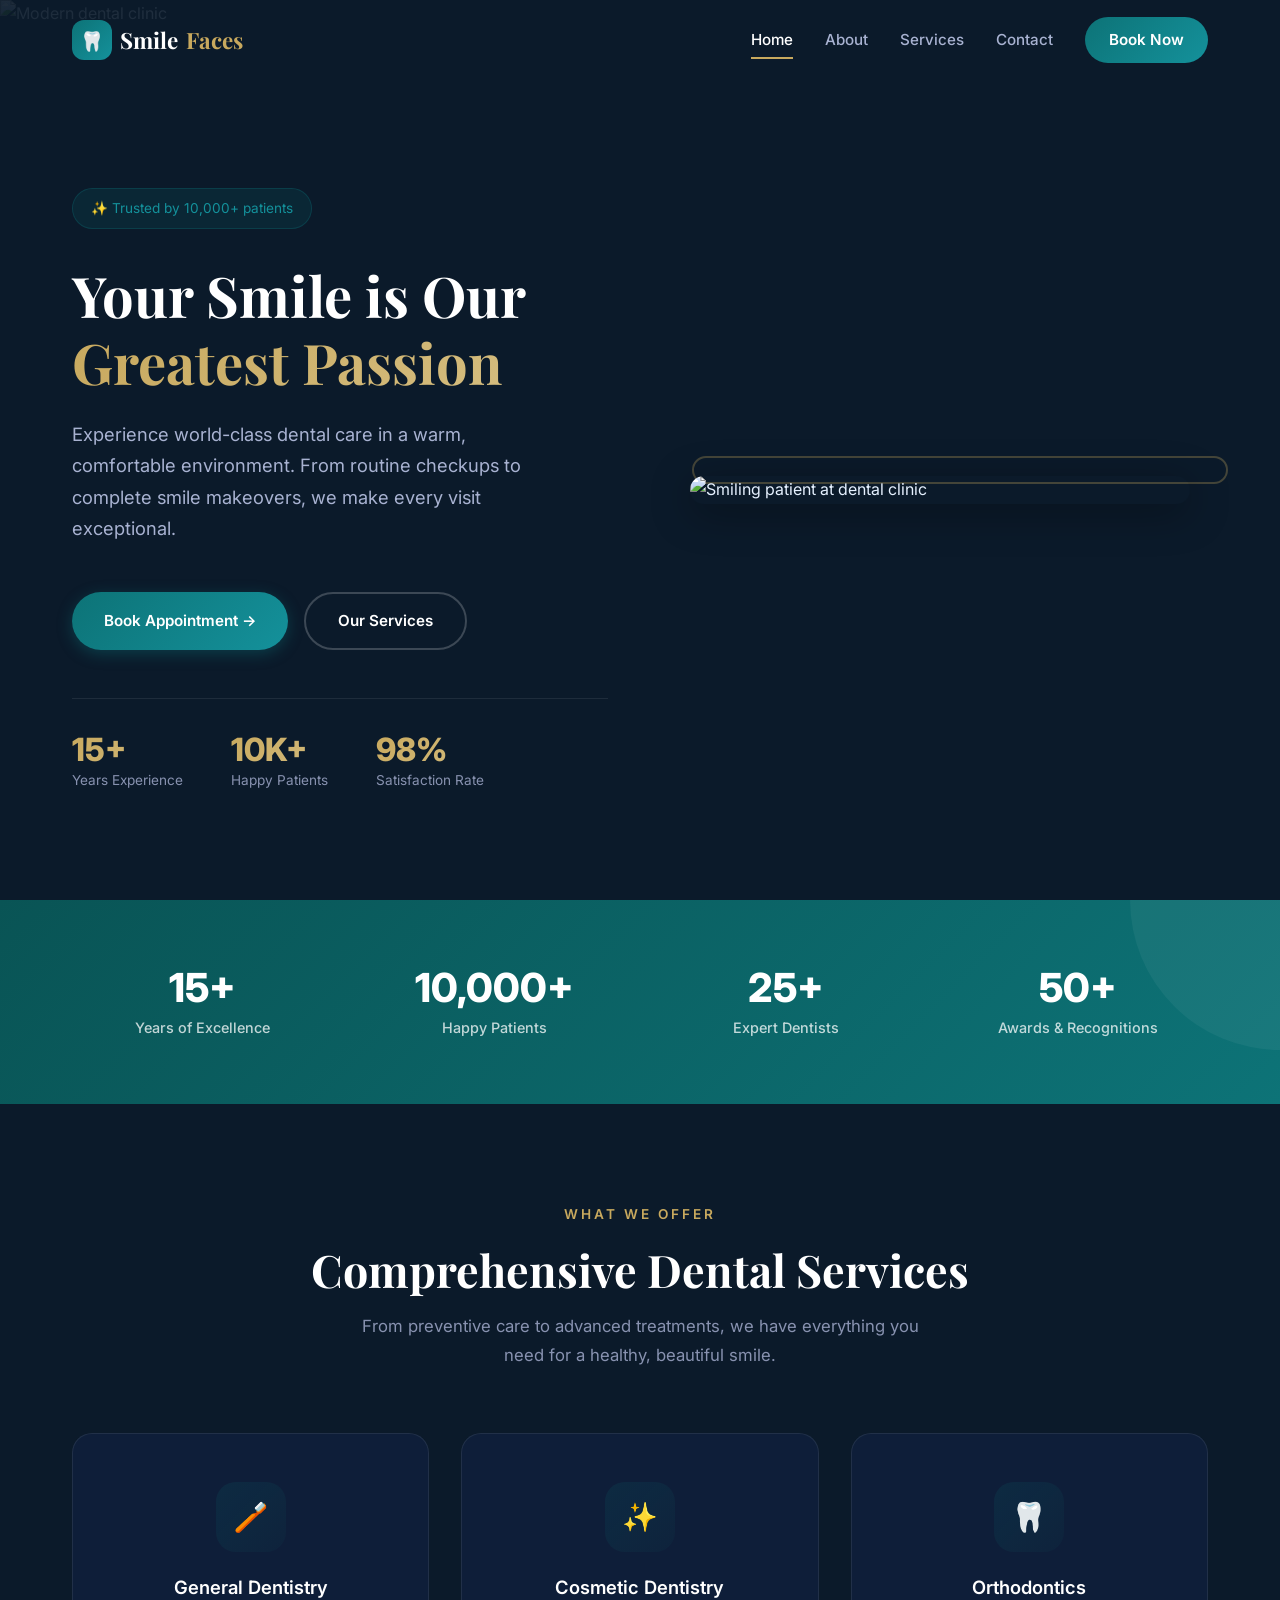
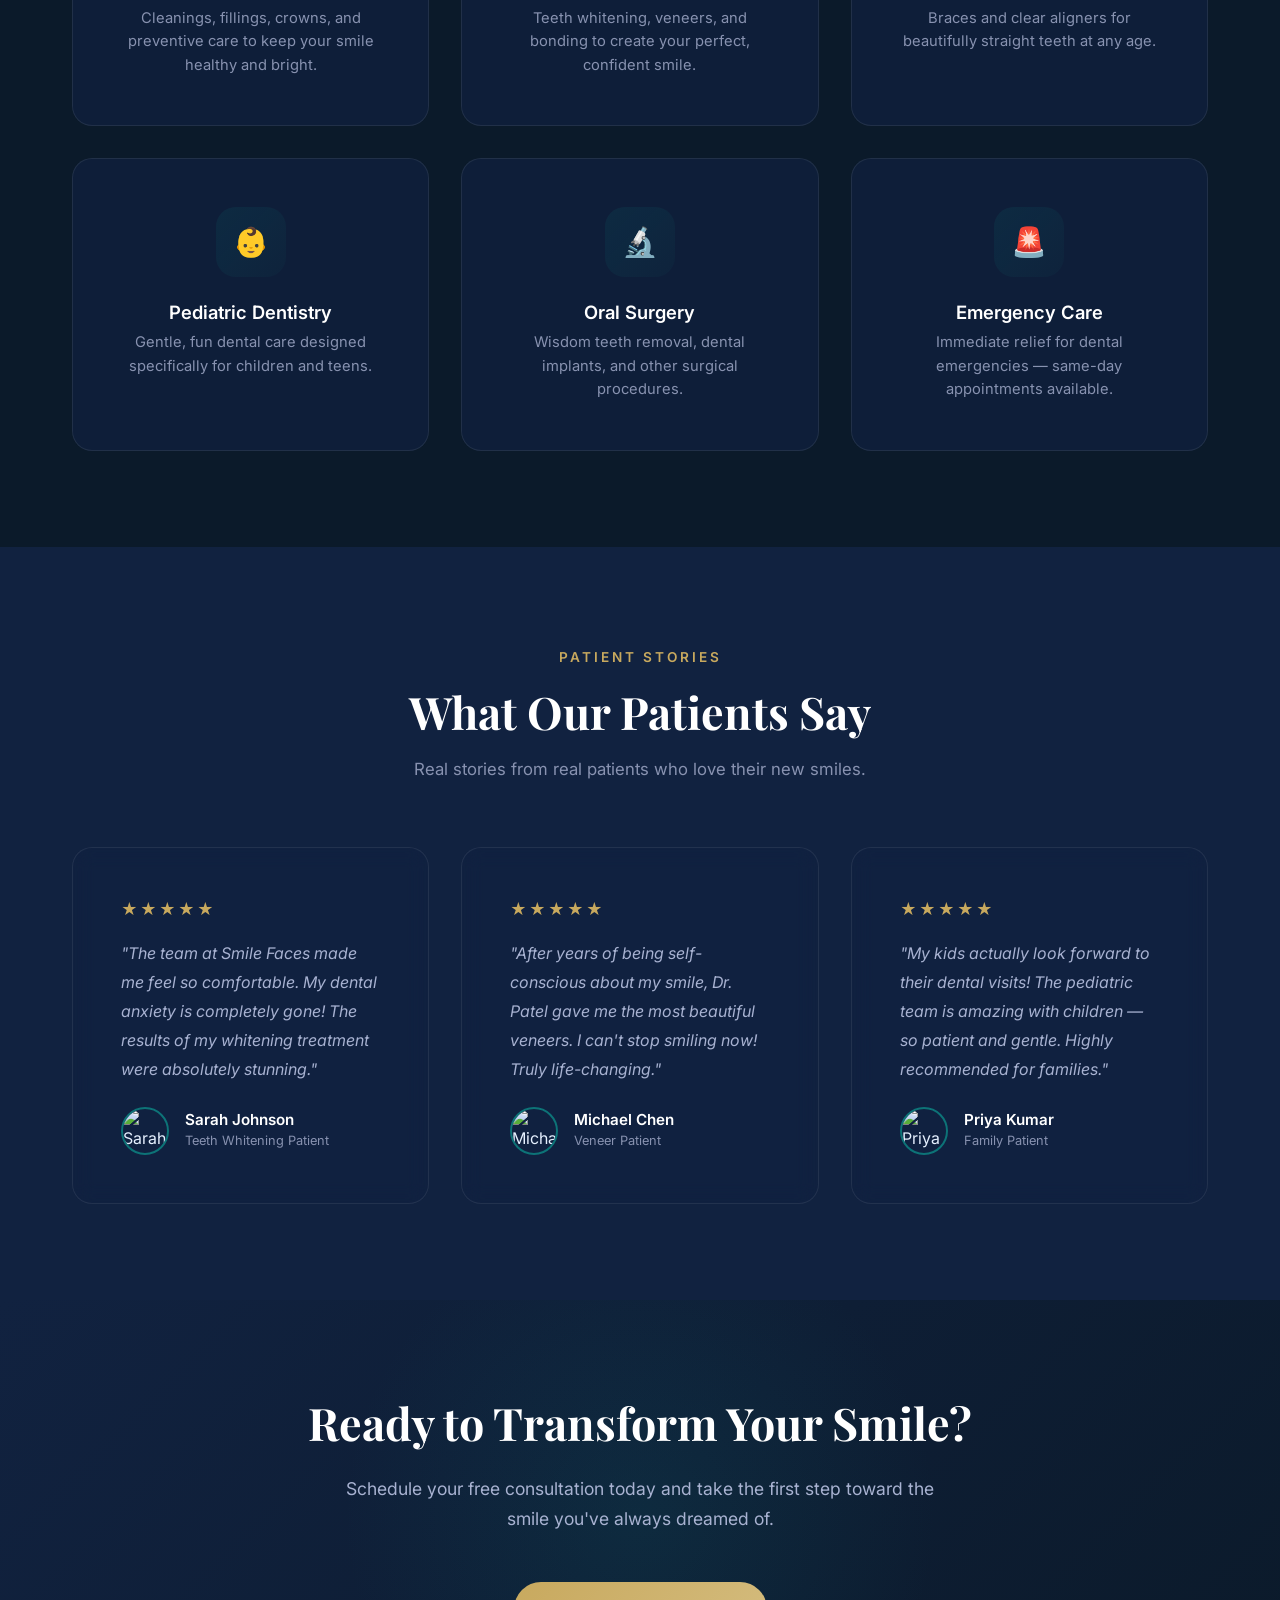
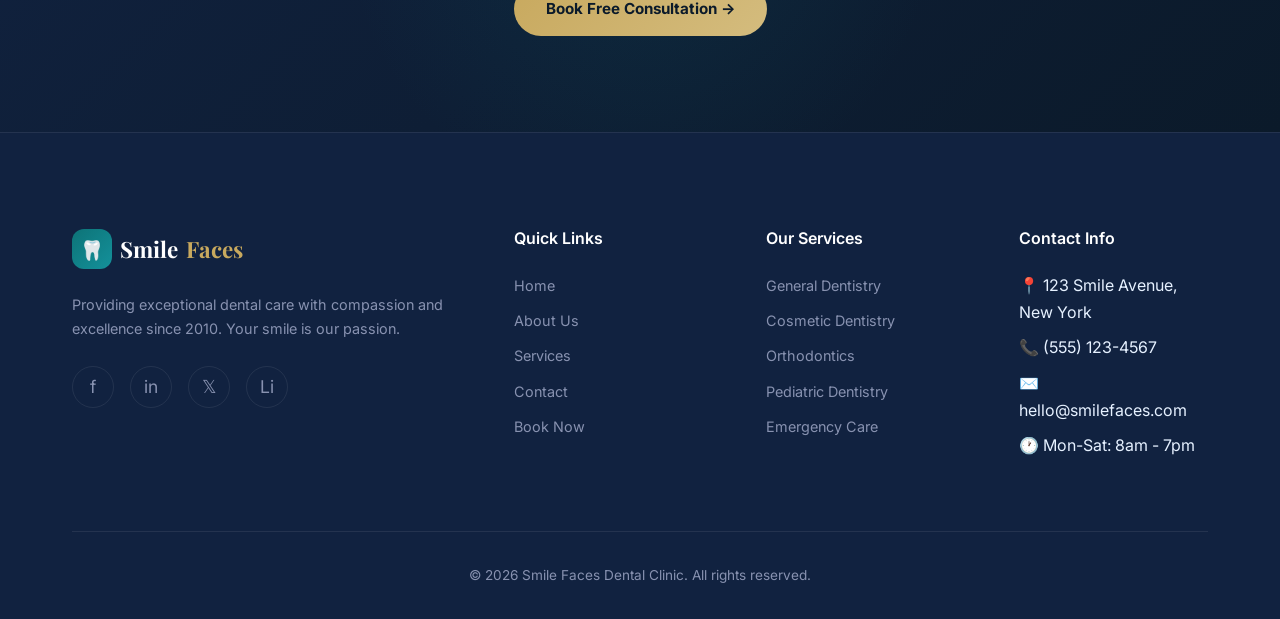
==== index.html @ 82e47f6d "Initial commit" ====
<!DOCTYPE html>
<html lang="en">
<head>
  <meta charset="UTF-8">
  <meta name="viewport" content="width=device-width, initial-scale=1.0">
  <meta name="description" content="Smile Faces Dental Clinic — Modern dental care for the whole family. General, cosmetic, and emergency dentistry with a gentle touch.">
  <title>Smile Faces Dental Clinic — Your Smile, Our Passion</title>
  <link rel="stylesheet" href="css/style.css">
  <link rel="icon" type="image/svg+xml" href="data:image/svg+xml,<svg xmlns='http://www.w3.org/2000/svg' viewBox='0 0 100 100'><text y='.9em' font-size='90'>🦷</text></svg>">
</head>
<body>

  <!-- HEADER -->
  <header class="header" id="header">
    <div class="container">
      <a href="index.html" class="logo">
        <div class="logo-icon">🦷</div>
        Smile <span>Faces</span>
      </a>
      <nav class="nav-links" id="navLinks">
        <a href="index.html" class="active">Home</a>
        <a href="about.html">About</a>
        <a href="services.html">Services</a>
        <a href="contact.html">Contact</a>
        <a href="appointments.html" class="nav-cta">Book Now</a>
      </nav>
      <button class="hamburger" id="hamburger" aria-label="Toggle menu">
        <span></span><span></span><span></span>
      </button>
    </div>
    <div class="nav-overlay" id="navOverlay"></div>
  </header>

  <!-- HERO -->
  <section class="hero">
    <img src="https://images.unsplash.com/photo-1629909613654-28e377c37b09?w=1920&q=80" alt="Modern dental clinic" class="hero-bg" loading="eager">
    <div class="container">
      <div class="hero-content">
        <div class="hero-badge">✨ Trusted by 10,000+ patients</div>
        <h1>Your Smile is Our <span class="highlight">Greatest Passion</span></h1>
        <p>Experience world-class dental care in a warm, comfortable environment. From routine checkups to complete smile makeovers, we make every visit exceptional.</p>
        <div class="hero-buttons">
          <a href="appointments.html" class="btn btn-primary">Book Appointment →</a>
          <a href="services.html" class="btn btn-secondary">Our Services</a>
        </div>
        <div class="hero-stats">
          <div class="hero-stat">
            <h3>15+</h3>
            <p>Years Experience</p>
          </div>
          <div class="hero-stat">
            <h3>10K+</h3>
            <p>Happy Patients</p>
          </div>
          <div class="hero-stat">
            <h3>98%</h3>
            <p>Satisfaction Rate</p>
          </div>
        </div>
      </div>
      <div class="hero-image">
        <img src="https://images.unsplash.com/photo-1606811841689-23dfddce3e95?w=600&q=80" alt="Smiling patient at dental clinic" loading="eager">
      </div>
    </div>
  </section>

  <!-- STATS BAR -->
  <section class="stats-bar">
    <div class="container">
      <div class="stats-container">
        <div class="stat-item reveal">
          <h3>15+</h3>
          <p>Years of Excellence</p>
        </div>
        <div class="stat-item reveal">
          <h3>10,000+</h3>
          <p>Happy Patients</p>
        </div>
        <div class="stat-item reveal">
          <h3>25+</h3>
          <p>Expert Dentists</p>
        </div>
        <div class="stat-item reveal">
          <h3>50+</h3>
          <p>Awards & Recognitions</p>
        </div>
      </div>
    </div>
  </section>

  <!-- SERVICES OVERVIEW -->
  <section class="section">
    <div class="container">
      <div class="section-header">
        <div class="label">What We Offer</div>
        <h2>Comprehensive Dental Services</h2>
        <p>From preventive care to advanced treatments, we have everything you need for a healthy, beautiful smile.</p>
      </div>
      <div class="services-grid stagger-children">
        <div class="glass-card service-card reveal">
          <div class="icon">🪥</div>
          <h3>General Dentistry</h3>
          <p>Cleanings, fillings, crowns, and preventive care to keep your smile healthy and bright.</p>
        </div>
        <div class="glass-card service-card reveal">
          <div class="icon">✨</div>
          <h3>Cosmetic Dentistry</h3>
          <p>Teeth whitening, veneers, and bonding to create your perfect, confident smile.</p>
        </div>
        <div class="glass-card service-card reveal">
          <div class="icon">🦷</div>
          <h3>Orthodontics</h3>
          <p>Braces and clear aligners for beautifully straight teeth at any age.</p>
        </div>
        <div class="glass-card service-card reveal">
          <div class="icon">👶</div>
          <h3>Pediatric Dentistry</h3>
          <p>Gentle, fun dental care designed specifically for children and teens.</p>
        </div>
        <div class="glass-card service-card reveal">
          <div class="icon">🔬</div>
          <h3>Oral Surgery</h3>
          <p>Wisdom teeth removal, dental implants, and other surgical procedures.</p>
        </div>
        <div class="glass-card service-card reveal">
          <div class="icon">🚨</div>
          <h3>Emergency Care</h3>
          <p>Immediate relief for dental emergencies — same-day appointments available.</p>
        </div>
      </div>
    </div>
  </section>

  <!-- TESTIMONIALS -->
  <section class="section" style="background: var(--bg-surface);">
    <div class="container">
      <div class="section-header">
        <div class="label">Patient Stories</div>
        <h2>What Our Patients Say</h2>
        <p>Real stories from real patients who love their new smiles.</p>
      </div>
      <div class="testimonials-grid stagger-children">
        <div class="glass-card testimonial-card reveal">
          <div class="stars">★★★★★</div>
          <p class="quote">"The team at Smile Faces made me feel so comfortable. My dental anxiety is completely gone! The results of my whitening treatment were absolutely stunning."</p>
          <div class="author">
            <img src="https://images.unsplash.com/photo-1494790108377-be9c29b29330?w=100&q=80" alt="Sarah Johnson">
            <div class="author-info">
              <h4>Sarah Johnson</h4>
              <p>Teeth Whitening Patient</p>
            </div>
          </div>
        </div>
        <div class="glass-card testimonial-card reveal">
          <div class="stars">★★★★★</div>
          <p class="quote">"After years of being self-conscious about my smile, Dr. Patel gave me the most beautiful veneers. I can't stop smiling now! Truly life-changing."</p>
          <div class="author">
            <img src="https://images.unsplash.com/photo-1507003211169-0a1dd7228f2d?w=100&q=80" alt="Michael Chen">
            <div class="author-info">
              <h4>Michael Chen</h4>
              <p>Veneer Patient</p>
            </div>
          </div>
        </div>
        <div class="glass-card testimonial-card reveal">
          <div class="stars">★★★★★</div>
          <p class="quote">"My kids actually look forward to their dental visits! The pediatric team is amazing with children — so patient and gentle. Highly recommended for families."</p>
          <div class="author">
            <img src="https://images.unsplash.com/photo-1438761681033-6461ffad8d80?w=100&q=80" alt="Priya Kumar">
            <div class="author-info">
              <h4>Priya Kumar</h4>
              <p>Family Patient</p>
            </div>
          </div>
        </div>
      </div>
    </div>
  </section>

  <!-- CTA -->
  <section class="cta-section">
    <div class="container">
      <h2 class="reveal">Ready to Transform Your Smile?</h2>
      <p class="reveal">Schedule your free consultation today and take the first step toward the smile you've always dreamed of.</p>
      <a href="appointments.html" class="btn btn-accent reveal">Book Free Consultation →</a>
    </div>
  </section>

  <!-- FOOTER -->
  <footer class="footer">
    <div class="container">
      <div class="footer-grid">
        <div class="footer-brand">
          <a href="index.html" class="logo">
            <div class="logo-icon">🦷</div>
            Smile <span>Faces</span>
          </a>
          <p>Providing exceptional dental care with compassion and excellence since 2010. Your smile is our passion.</p>
          <div class="footer-social">
            <a href="#" aria-label="Facebook">f</a>
            <a href="#" aria-label="Instagram">in</a>
            <a href="#" aria-label="Twitter">𝕏</a>
            <a href="#" aria-label="LinkedIn">Li</a>
          </div>
        </div>
        <div class="footer-col">
          <h4>Quick Links</h4>
          <ul>
            <li><a href="index.html">Home</a></li>
            <li><a href="about.html">About Us</a></li>
            <li><a href="services.html">Services</a></li>
            <li><a href="contact.html">Contact</a></li>
            <li><a href="appointments.html">Book Now</a></li>
          </ul>
        </div>
        <div class="footer-col">
          <h4>Our Services</h4>
          <ul>
            <li><a href="services.html">General Dentistry</a></li>
            <li><a href="services.html">Cosmetic Dentistry</a></li>
            <li><a href="services.html">Orthodontics</a></li>
            <li><a href="services.html">Pediatric Dentistry</a></li>
            <li><a href="services.html">Emergency Care</a></li>
          </ul>
        </div>
        <div class="footer-col">
          <h4>Contact Info</h4>
          <ul>
            <li>📍 123 Smile Avenue, New York</li>
            <li>📞 (555) 123-4567</li>
            <li>✉️ hello@smilefaces.com</li>
            <li>🕐 Mon-Sat: 8am - 7pm</li>
          </ul>
        </div>
      </div>
      <div class="footer-bottom">
        <p>&copy; 2026 Smile Faces Dental Clinic. All rights reserved.</p>
      </div>
    </div>
  </footer>

  <script src="js/main.js"></script>
</body>
</html>
---- css/style.css ----
/* ============================================
   SMILE FACES DENTAL CLINIC — Design System
   ============================================ */

/* --- Google Font Import --- */
@import url('https://fonts.googleapis.com/css2?family=Inter:wght@300;400;500;600;700;800;900&family=Playfair+Display:wght@400;500;600;700&display=swap');

/* --- CSS Custom Properties --- */
:root {
  /* Colors */
  --primary: #0d7377;
  --primary-light: #14919b;
  --primary-dark: #095455;
  --accent: #c8a95e;
  --accent-light: #d4bc7e;
  --bg-dark: #0b1a2a;
  --bg-surface: #112240;
  --bg-card: rgba(17, 34, 64, 0.7);
  --text-primary: #e6f1ff;
  --text-secondary: #a8b2d1;
  --text-muted: #8892b0;
  --white: #ffffff;
  --success: #64ffda;
  --danger: #ff6b6b;
  --border: rgba(255, 255, 255, 0.08);

  /* Typography */
  --font-body: 'Inter', -apple-system, BlinkMacSystemFont, sans-serif;
  --font-heading: 'Playfair Display', Georgia, serif;

  /* Spacing */
  --space-xs: 0.25rem;
  --space-sm: 0.5rem;
  --space-md: 1rem;
  --space-lg: 1.5rem;
  --space-xl: 2rem;
  --space-2xl: 3rem;
  --space-3xl: 4rem;
  --space-4xl: 6rem;

  /* Border Radius */
  --radius-sm: 6px;
  --radius-md: 12px;
  --radius-lg: 20px;
  --radius-xl: 30px;
  --radius-full: 50%;

  /* Shadows */
  --shadow-sm: 0 2px 8px rgba(0, 0, 0, 0.15);
  --shadow-md: 0 4px 20px rgba(0, 0, 0, 0.25);
  --shadow-lg: 0 8px 40px rgba(0, 0, 0, 0.35);
  --shadow-glow: 0 0 30px rgba(13, 115, 119, 0.3);

  /* Transitions */
  --transition-fast: 0.2s ease;
  --transition-base: 0.3s ease;
  --transition-slow: 0.5s ease;

  /* Layout */
  --container-max: 1200px;
  --header-height: 80px;
}

/* --- Reset & Base --- */
*, *::before, *::after {
  margin: 0;
  padding: 0;
  box-sizing: border-box;
}

html {
  scroll-behavior: smooth;
  font-size: 16px;
}

body {
  font-family: var(--font-body);
  background: var(--bg-dark);
  color: var(--text-primary);
  line-height: 1.7;
  overflow-x: hidden;
  -webkit-font-smoothing: antialiased;
}

a {
  text-decoration: none;
  color: inherit;
  transition: color var(--transition-fast);
}

ul, ol {
  list-style: none;
}

img {
  max-width: 100%;
  height: auto;
  display: block;
}

button, input, textarea, select {
  font-family: inherit;
  font-size: inherit;
  border: none;
  outline: none;
}

/* --- Layout Utilities --- */
.container {
  width: 100%;
  max-width: var(--container-max);
  margin: 0 auto;
  padding: 0 var(--space-xl);
}

.section {
  padding: var(--space-4xl) 0;
}

.section-header {
  text-align: center;
  margin-bottom: var(--space-3xl);
}

.section-header .label {
  display: inline-block;
  color: var(--accent);
  font-size: 0.85rem;
  font-weight: 600;
  letter-spacing: 3px;
  text-transform: uppercase;
  margin-bottom: var(--space-md);
}

.section-header h2 {
  font-family: var(--font-heading);
  font-size: clamp(2rem, 4vw, 2.8rem);
  color: var(--white);
  margin-bottom: var(--space-md);
  line-height: 1.2;
}

.section-header p {
  font-size: 1.05rem;
  color: var(--text-muted);
  max-width: 600px;
  margin: 0 auto;
}

/* --- Typography --- */
h1, h2, h3, h4, h5, h6 {
  font-family: var(--font-heading);
  color: var(--white);
  line-height: 1.2;
}

h1 { font-size: clamp(2.5rem, 5vw, 3.5rem); }
h2 { font-size: clamp(2rem, 4vw, 2.8rem); }
h3 { font-size: clamp(1.3rem, 2.5vw, 1.6rem); }
h4 { font-size: 1.2rem; }

/* ============================================
   HEADER & NAVIGATION
   ============================================ */
.header {
  position: fixed;
  top: 0;
  left: 0;
  width: 100%;
  height: var(--header-height);
  z-index: 1000;
  transition: background var(--transition-base), box-shadow var(--transition-base);
  background: transparent;
}

.header.scrolled {
  background: rgba(11, 26, 42, 0.95);
  backdrop-filter: blur(20px);
  -webkit-backdrop-filter: blur(20px);
  box-shadow: 0 2px 30px rgba(0, 0, 0, 0.3);
}

.header .container {
  display: flex;
  align-items: center;
  justify-content: space-between;
  height: 100%;
}

.logo {
  display: flex;
  align-items: center;
  gap: var(--space-sm);
  font-family: var(--font-heading);
  font-size: 1.4rem;
  font-weight: 700;
  color: var(--white);
}

.logo-icon {
  width: 40px;
  height: 40px;
  background: linear-gradient(135deg, var(--primary), var(--primary-light));
  border-radius: var(--radius-md);
  display: flex;
  align-items: center;
  justify-content: center;
  font-size: 1.2rem;
}

.logo span {
  color: var(--accent);
}

.nav-links {
  display: flex;
  align-items: center;
  gap: var(--space-xl);
}

.nav-links a {
  font-size: 0.95rem;
  font-weight: 500;
  color: var(--text-secondary);
  position: relative;
  padding: var(--space-xs) 0;
  transition: color var(--transition-fast);
}

.nav-links a::after {
  content: '';
  position: absolute;
  bottom: -2px;
  left: 0;
  width: 0;
  height: 2px;
  background: var(--accent);
  transition: width var(--transition-base);
}

.nav-links a:hover,
.nav-links a.active {
  color: var(--white);
}

.nav-links a:hover::after,
.nav-links a.active::after {
  width: 100%;
}

.nav-cta {
  background: linear-gradient(135deg, var(--primary), var(--primary-light));
  color: var(--white) !important;
  padding: 10px 24px !important;
  border-radius: var(--radius-xl);
  font-weight: 600 !important;
  transition: transform var(--transition-fast), box-shadow var(--transition-fast) !important;
}

.nav-cta::after {
  display: none !important;
}

.nav-cta:hover {
  transform: translateY(-2px);
  box-shadow: var(--shadow-glow);
}

/* Hamburger */
.hamburger {
  display: none;
  flex-direction: column;
  gap: 5px;
  cursor: pointer;
  z-index: 1001;
  background: none;
  border: none;
  padding: 5px;
}

.hamburger span {
  display: block;
  width: 28px;
  height: 2.5px;
  background: var(--white);
  border-radius: 3px;
  transition: var(--transition-base);
}

.hamburger.active span:nth-child(1) {
  transform: rotate(45deg) translate(5px, 5px);
}
.hamburger.active span:nth-child(2) {
  opacity: 0;
}
.hamburger.active span:nth-child(3) {
  transform: rotate(-45deg) translate(5px, -5px);
}

/* ============================================
   BUTTONS
   ============================================ */
.btn {
  display: inline-flex;
  align-items: center;
  gap: var(--space-sm);
  padding: 14px 32px;
  border-radius: var(--radius-xl);
  font-weight: 600;
  font-size: 0.95rem;
  cursor: pointer;
  transition: all var(--transition-base);
  border: none;
  position: relative;
  overflow: hidden;
}

.btn-primary {
  background: linear-gradient(135deg, var(--primary), var(--primary-light));
  color: var(--white);
  box-shadow: 0 4px 15px rgba(13, 115, 119, 0.4);
}

.btn-primary:hover {
  transform: translateY(-3px);
  box-shadow: 0 8px 30px rgba(13, 115, 119, 0.5);
}

.btn-secondary {
  background: transparent;
  color: var(--white);
  border: 2px solid rgba(255, 255, 255, 0.2);
}

.btn-secondary:hover {
  border-color: var(--accent);
  color: var(--accent);
  transform: translateY(-3px);
}

.btn-accent {
  background: linear-gradient(135deg, var(--accent), var(--accent-light));
  color: var(--bg-dark);
  font-weight: 700;
}

.btn-accent:hover {
  transform: translateY(-3px);
  box-shadow: 0 8px 30px rgba(200, 169, 94, 0.4);
}

/* ============================================
   HERO SECTION
   ============================================ */
.hero {
  min-height: 100vh;
  display: flex;
  align-items: center;
  position: relative;
  overflow: hidden;
  padding-top: var(--header-height);
}

.hero::before {
  content: '';
  position: absolute;
  top: 0;
  left: 0;
  width: 100%;
  height: 100%;
  background: linear-gradient(135deg, rgba(11, 26, 42, 0.92), rgba(11, 26, 42, 0.75));
  z-index: 1;
}

.hero-bg {
  position: absolute;
  top: 0;
  left: 0;
  width: 100%;
  height: 100%;
  object-fit: cover;
}

.hero .container {
  position: relative;
  z-index: 2;
  display: grid;
  grid-template-columns: 1fr 1fr;
  gap: var(--space-3xl);
  align-items: center;
}

.hero-content {
  max-width: 600px;
}

.hero-badge {
  display: inline-flex;
  align-items: center;
  gap: var(--space-sm);
  background: rgba(13, 115, 119, 0.15);
  border: 1px solid rgba(13, 115, 119, 0.3);
  padding: 8px 18px;
  border-radius: var(--radius-xl);
  font-size: 0.85rem;
  color: var(--primary-light);
  margin-bottom: var(--space-xl);
}

.hero-content h1 {
  margin-bottom: var(--space-lg);
  font-weight: 700;
}

.hero-content h1 .highlight {
  background: linear-gradient(135deg, var(--accent), var(--accent-light));
  -webkit-background-clip: text;
  -webkit-text-fill-color: transparent;
  background-clip: text;
}

.hero-content p {
  font-size: 1.15rem;
  color: var(--text-secondary);
  margin-bottom: var(--space-2xl);
  max-width: 500px;
}

.hero-buttons {
  display: flex;
  gap: var(--space-md);
  flex-wrap: wrap;
}

.hero-image {
  position: relative;
  display: flex;
  justify-content: center;
}

.hero-image img {
  width: 100%;
  max-width: 500px;
  border-radius: var(--radius-lg);
  box-shadow: var(--shadow-lg);
}

.hero-image::before {
  content: '';
  position: absolute;
  top: -20px;
  right: -20px;
  width: 100%;
  height: 100%;
  border: 2px solid var(--accent);
  border-radius: var(--radius-lg);
  opacity: 0.3;
  z-index: -1;
}

/* Floating stats on hero */
.hero-stats {
  display: flex;
  gap: var(--space-2xl);
  margin-top: var(--space-2xl);
  padding-top: var(--space-xl);
  border-top: 1px solid var(--border);
}

.hero-stat h3 {
  font-family: var(--font-body);
  font-size: 2rem;
  font-weight: 800;
  background: linear-gradient(135deg, var(--accent), var(--accent-light));
  -webkit-background-clip: text;
  -webkit-text-fill-color: transparent;
  background-clip: text;
}

.hero-stat p {
  font-size: 0.85rem !important;
  color: var(--text-muted) !important;
  margin-bottom: 0 !important;
}

/* ============================================
   CARDS — Glass Style
   ============================================ */
.glass-card {
  background: var(--bg-card);
  backdrop-filter: blur(10px);
  -webkit-backdrop-filter: blur(10px);
  border: 1px solid var(--border);
  border-radius: var(--radius-lg);
  padding: var(--space-2xl);
  transition: all var(--transition-base);
}

.glass-card:hover {
  transform: translateY(-8px);
  border-color: rgba(13, 115, 119, 0.3);
  box-shadow: 0 20px 60px rgba(0, 0, 0, 0.3), 0 0 40px rgba(13, 115, 119, 0.1);
}

/* ============================================
   SERVICES SECTION
   ============================================ */
.services-grid {
  display: grid;
  grid-template-columns: repeat(3, 1fr);
  gap: var(--space-xl);
}

.service-card {
  text-align: center;
  cursor: pointer;
}

.service-card .icon {
  width: 70px;
  height: 70px;
  margin: 0 auto var(--space-lg);
  background: linear-gradient(135deg, rgba(13, 115, 119, 0.15), rgba(13, 115, 119, 0.05));
  border-radius: var(--radius-lg);
  display: flex;
  align-items: center;
  justify-content: center;
  font-size: 1.8rem;
  transition: all var(--transition-base);
}

.service-card:hover .icon {
  background: linear-gradient(135deg, var(--primary), var(--primary-light));
  transform: scale(1.1) rotate(5deg);
}

.service-card h3 {
  font-family: var(--font-body);
  font-size: 1.15rem;
  font-weight: 600;
  margin-bottom: var(--space-sm);
}

.service-card p {
  font-size: 0.92rem;
  color: var(--text-muted);
  line-height: 1.6;
}

/* Service Detail Blocks (services page) */
.service-block {
  display: grid;
  grid-template-columns: 1fr 1fr;
  gap: var(--space-3xl);
  align-items: center;
  padding: var(--space-3xl) 0;
  border-bottom: 1px solid var(--border);
}

.service-block:nth-child(even) {
  direction: rtl;
}

.service-block:nth-child(even) > * {
  direction: ltr;
}

.service-block-img {
  border-radius: var(--radius-lg);
  overflow: hidden;
  box-shadow: var(--shadow-md);
}

.service-block-img img {
  width: 100%;
  height: 350px;
  object-fit: cover;
  transition: transform var(--transition-slow);
}

.service-block:hover .service-block-img img {
  transform: scale(1.05);
}

.service-block-content h3 {
  font-size: 1.6rem;
  margin-bottom: var(--space-md);
}

.service-block-content p {
  color: var(--text-secondary);
  margin-bottom: var(--space-lg);
  line-height: 1.8;
}

.service-block-content ul {
  margin-bottom: var(--space-lg);
}

.service-block-content ul li {
  position: relative;
  padding-left: var(--space-xl);
  margin-bottom: var(--space-sm);
  color: var(--text-secondary);
  font-size: 0.95rem;
}

.service-block-content ul li::before {
  content: '✓';
  position: absolute;
  left: 0;
  color: var(--success);
  font-weight: 700;
}

/* ============================================
   TESTIMONIALS
   ============================================ */
.testimonials-grid {
  display: grid;
  grid-template-columns: repeat(3, 1fr);
  gap: var(--space-xl);
}

.testimonial-card {
  position: relative;
}

.testimonial-card .stars {
  color: var(--accent);
  font-size: 1rem;
  margin-bottom: var(--space-md);
  letter-spacing: 2px;
}

.testimonial-card .quote {
  font-size: 1rem;
  color: var(--text-secondary);
  line-height: 1.8;
  margin-bottom: var(--space-lg);
  font-style: italic;
}

.testimonial-card .author {
  display: flex;
  align-items: center;
  gap: var(--space-md);
}

.testimonial-card .author img {
  width: 48px;
  height: 48px;
  border-radius: var(--radius-full);
  object-fit: cover;
  border: 2px solid var(--primary);
}

.testimonial-card .author-info h4 {
  font-family: var(--font-body);
  font-size: 0.95rem;
  font-weight: 600;
}

.testimonial-card .author-info p {
  font-size: 0.8rem;
  color: var(--text-muted);
}

/* ============================================
   STATS BAR
   ============================================ */
.stats-bar {
  background: linear-gradient(135deg, var(--primary-dark), var(--primary));
  padding: var(--space-3xl) 0;
  position: relative;
  overflow: hidden;
}

.stats-bar::before {
  content: '';
  position: absolute;
  top: 0;
  right: 0;
  width: 300px;
  height: 300px;
  background: rgba(255, 255, 255, 0.05);
  border-radius: var(--radius-full);
  transform: translate(50%, -50%);
}

.stats-container {
  display: grid;
  grid-template-columns: repeat(4, 1fr);
  gap: var(--space-xl);
  text-align: center;
}

.stat-item h3 {
  font-family: var(--font-body);
  font-size: 2.5rem;
  font-weight: 800;
  margin-bottom: var(--space-xs);
}

.stat-item p {
  font-size: 0.9rem;
  color: rgba(255, 255, 255, 0.75);
  font-weight: 500;
}

/* ============================================
   CTA SECTION
   ============================================ */
.cta-section {
  background: linear-gradient(135deg, var(--bg-surface), var(--bg-dark));
  padding: var(--space-4xl) 0;
  text-align: center;
  position: relative;
  overflow: hidden;
}

.cta-section::before {
  content: '';
  position: absolute;
  top: 50%;
  left: 50%;
  transform: translate(-50%, -50%);
  width: 600px;
  height: 600px;
  background: radial-gradient(circle, rgba(13, 115, 119, 0.15), transparent 70%);
  border-radius: var(--radius-full);
}

.cta-section .container {
  position: relative;
  z-index: 1;
}

.cta-section h2 {
  margin-bottom: var(--space-lg);
}

.cta-section p {
  font-size: 1.1rem;
  color: var(--text-secondary);
  max-width: 600px;
  margin: 0 auto var(--space-2xl);
}

/* ============================================
   TEAM SECTION
   ============================================ */
.team-grid {
  display: grid;
  grid-template-columns: repeat(3, 1fr);
  gap: var(--space-xl);
}

.team-card {
  text-align: center;
  overflow: hidden;
}

.team-card .photo {
  width: 160px;
  height: 160px;
  border-radius: var(--radius-full);
  overflow: hidden;
  margin: 0 auto var(--space-lg);
  border: 3px solid var(--primary);
  padding: 3px;
  transition: all var(--transition-base);
}

.team-card:hover .photo {
  border-color: var(--accent);
  transform: scale(1.05);
}

.team-card .photo img {
  width: 100%;
  height: 100%;
  object-fit: cover;
  border-radius: var(--radius-full);
}

.team-card h3 {
  font-family: var(--font-body);
  font-size: 1.1rem;
  font-weight: 600;
  margin-bottom: var(--space-xs);
}

.team-card .role {
  color: var(--accent);
  font-size: 0.85rem;
  font-weight: 500;
  margin-bottom: var(--space-sm);
}

.team-card p {
  font-size: 0.88rem;
  color: var(--text-muted);
  line-height: 1.6;
}

/* ============================================
   FORMS
   ============================================ */
.form-group {
  margin-bottom: var(--space-lg);
}

.form-group label {
  display: block;
  font-size: 0.9rem;
  font-weight: 500;
  color: var(--text-secondary);
  margin-bottom: var(--space-sm);
}

.form-group input,
.form-group textarea,
.form-group select {
  width: 100%;
  padding: 14px 18px;
  background: rgba(255, 255, 255, 0.05);
  border: 1px solid var(--border);
  border-radius: var(--radius-md);
  color: var(--text-primary);
  font-size: 0.95rem;
  transition: all var(--transition-fast);
}

.form-group input:focus,
.form-group textarea:focus,
.form-group select:focus {
  border-color: var(--primary);
  box-shadow: 0 0 0 3px rgba(13, 115, 119, 0.2);
  background: rgba(255, 255, 255, 0.08);
}

.form-group textarea {
  min-height: 140px;
  resize: vertical;
}

.form-group select option {
  background: var(--bg-surface);
  color: var(--text-primary);
}

.form-row {
  display: grid;
  grid-template-columns: 1fr 1fr;
  gap: var(--space-lg);
}

/* ============================================
   CONTACT INFO CARDS
   ============================================ */
.contact-cards {
  display: grid;
  grid-template-columns: repeat(3, 1fr);
  gap: var(--space-xl);
  margin-bottom: var(--space-3xl);
}

.contact-info-card {
  text-align: center;
}

.contact-info-card .icon-wrap {
  width: 60px;
  height: 60px;
  margin: 0 auto var(--space-md);
  background: linear-gradient(135deg, rgba(13, 115, 119, 0.2), rgba(13, 115, 119, 0.05));
  border-radius: var(--radius-lg);
  display: flex;
  align-items: center;
  justify-content: center;
  font-size: 1.5rem;
  transition: all var(--transition-base);
}

.contact-info-card:hover .icon-wrap {
  background: linear-gradient(135deg, var(--primary), var(--primary-light));
  transform: rotate(10deg) scale(1.1);
}

.contact-info-card h4 {
  font-family: var(--font-body);
  font-weight: 600;
  margin-bottom: var(--space-xs);
}

.contact-info-card p {
  color: var(--text-muted);
  font-size: 0.9rem;
}

/* ============================================
   MAP
   ============================================ */
.map-container {
  border-radius: var(--radius-lg);
  overflow: hidden;
  border: 1px solid var(--border);
  height: 400px;
  margin-top: var(--space-3xl);
}

.map-container iframe {
  width: 100%;
  height: 100%;
  border: none;
  filter: grayscale(0.6) brightness(0.8) contrast(1.1);
  transition: filter var(--transition-base);
}

.map-container:hover iframe {
  filter: grayscale(0) brightness(1) contrast(1);
}

/* ============================================
   PAGE HERO (inner pages)
   ============================================ */
.page-hero {
  padding: calc(var(--header-height) + var(--space-4xl)) 0 var(--space-3xl);
  text-align: center;
  position: relative;
  overflow: hidden;
  background: linear-gradient(135deg, var(--bg-dark), var(--bg-surface));
}

.page-hero::before {
  content: '';
  position: absolute;
  top: 0;
  right: 0;
  width: 500px;
  height: 500px;
  background: radial-gradient(circle, rgba(13, 115, 119, 0.1), transparent 70%);
  border-radius: var(--radius-full);
}

.page-hero h1 {
  margin-bottom: var(--space-md);
}

.page-hero p {
  font-size: 1.1rem;
  color: var(--text-secondary);
  max-width: 600px;
  margin: 0 auto;
}

/* ============================================
   FAQ / ACCORDION
   ============================================ */
.faq-list {
  max-width: 800px;
  margin: 0 auto;
}

.faq-item {
  border: 1px solid var(--border);
  border-radius: var(--radius-md);
  margin-bottom: var(--space-md);
  overflow: hidden;
  transition: border-color var(--transition-fast);
}

.faq-item:hover {
  border-color: rgba(13, 115, 119, 0.3);
}

.faq-question {
  width: 100%;
  padding: var(--space-lg) var(--space-xl);
  background: rgba(255, 255, 255, 0.03);
  color: var(--text-primary);
  font-weight: 600;
  font-size: 1rem;
  text-align: left;
  cursor: pointer;
  display: flex;
  justify-content: space-between;
  align-items: center;
  transition: background var(--transition-fast);
}

.faq-question:hover {
  background: rgba(255, 255, 255, 0.06);
}

.faq-question .toggle {
  font-size: 1.3rem;
  color: var(--accent);
  transition: transform var(--transition-base);
}

.faq-item.active .faq-question .toggle {
  transform: rotate(45deg);
}

.faq-answer {
  max-height: 0;
  overflow: hidden;
  transition: max-height var(--transition-base), padding var(--transition-base);
}

.faq-item.active .faq-answer {
  max-height: 300px;
  padding: 0 var(--space-xl) var(--space-lg);
}

.faq-answer p {
  color: var(--text-muted);
  line-height: 1.8;
  font-size: 0.95rem;
}

/* ============================================
   FOOTER
   ============================================ */
.footer {
  background: var(--bg-surface);
  padding: var(--space-4xl) 0 var(--space-xl);
  border-top: 1px solid var(--border);
}

.footer-grid {
  display: grid;
  grid-template-columns: 2fr 1fr 1fr 1fr;
  gap: var(--space-3xl);
  margin-bottom: var(--space-3xl);
}

.footer-brand .logo {
  margin-bottom: var(--space-lg);
}

.footer-brand p {
  color: var(--text-muted);
  font-size: 0.9rem;
  line-height: 1.7;
  margin-bottom: var(--space-lg);
}

.footer-social {
  display: flex;
  gap: var(--space-md);
}

.footer-social a {
  width: 42px;
  height: 42px;
  border-radius: var(--radius-full);
  border: 1px solid var(--border);
  display: flex;
  align-items: center;
  justify-content: center;
  color: var(--text-muted);
  font-size: 1.1rem;
  transition: all var(--transition-base);
}

.footer-social a:hover {
  background: var(--primary);
  border-color: var(--primary);
  color: var(--white);
  transform: translateY(-3px);
}

.footer-col h4 {
  font-family: var(--font-body);
  font-size: 1rem;
  font-weight: 600;
  margin-bottom: var(--space-lg);
  color: var(--white);
}

.footer-col ul li {
  margin-bottom: var(--space-sm);
}

.footer-col ul li a {
  color: var(--text-muted);
  font-size: 0.9rem;
  transition: color var(--transition-fast);
}

.footer-col ul li a:hover {
  color: var(--accent);
}

.footer-bottom {
  border-top: 1px solid var(--border);
  padding-top: var(--space-xl);
  text-align: center;
  color: var(--text-muted);
  font-size: 0.85rem;
}

/* ============================================
   ABOUT PAGE — Values
   ============================================ */
.values-grid {
  display: grid;
  grid-template-columns: repeat(3, 1fr);
  gap: var(--space-xl);
}

.value-card .icon {
  font-size: 2rem;
  margin-bottom: var(--space-md);
}

.value-card h3 {
  font-family: var(--font-body);
  font-size: 1.15rem;
  font-weight: 600;
  margin-bottom: var(--space-sm);
}

.value-card p {
  color: var(--text-muted);
  font-size: 0.92rem;
}

/* About Story */
.about-story {
  display: grid;
  grid-template-columns: 1fr 1fr;
  gap: var(--space-3xl);
  align-items: center;
}

.about-story-img {
  border-radius: var(--radius-lg);
  overflow: hidden;
  box-shadow: var(--shadow-lg);
  position: relative;
}

.about-story-img img {
  width: 100%;
  height: 100%;
  object-fit: cover;
}

.about-story-img::after {
  content: '';
  position: absolute;
  bottom: 0;
  left: 0;
  width: 100%;
  height: 40%;
  background: linear-gradient(to top, rgba(11, 26, 42, 0.5), transparent);
}

/* ============================================
   APPOINTMENT BOOKING
   ============================================ */
.booking-steps {
  display: flex;
  justify-content: center;
  gap: var(--space-2xl);
  margin-bottom: var(--space-3xl);
}

.step {
  display: flex;
  align-items: center;
  gap: var(--space-sm);
  color: var(--text-muted);
  font-size: 0.9rem;
  font-weight: 500;
}

.step.active {
  color: var(--accent);
}

.step-num {
  width: 36px;
  height: 36px;
  border-radius: var(--radius-full);
  border: 2px solid var(--border);
  display: flex;
  align-items: center;
  justify-content: center;
  font-weight: 700;
  font-size: 0.85rem;
  transition: all var(--transition-base);
}

.step.active .step-num {
  background: var(--primary);
  border-color: var(--primary);
  color: var(--white);
}

.step.completed .step-num {
  background: var(--success);
  border-color: var(--success);
  color: var(--bg-dark);
}

.booking-form-container {
  max-width: 700px;
  margin: 0 auto;
  padding: var(--space-2xl);
}

.time-slots {
  display: grid;
  grid-template-columns: repeat(4, 1fr);
  gap: var(--space-md);
}

.time-slot {
  padding: 12px;
  text-align: center;
  border: 1px solid var(--border);
  border-radius: var(--radius-md);
  cursor: pointer;
  font-size: 0.9rem;
  font-weight: 500;
  color: var(--text-secondary);
  transition: all var(--transition-fast);
  background: transparent;
}

.time-slot:hover,
.time-slot.selected {
  border-color: var(--primary);
  background: rgba(13, 115, 119, 0.15);
  color: var(--white);
}

/* Benefits grid */
.benefits-grid {
  display: grid;
  grid-template-columns: repeat(4, 1fr);
  gap: var(--space-xl);
}

.benefit-card {
  text-align: center;
}

.benefit-card .icon {
  font-size: 2rem;
  margin-bottom: var(--space-md);
}

.benefit-card h4 {
  font-family: var(--font-body);
  font-weight: 600;
  margin-bottom: var(--space-sm);
}

.benefit-card p {
  font-size: 0.88rem;
  color: var(--text-muted);
}

/* ============================================
   ANIMATIONS
   ============================================ */
.reveal {
  opacity: 0;
  transform: translateY(40px);
  transition: opacity 0.8s ease, transform 0.8s ease;
}

.reveal.visible {
  opacity: 1;
  transform: translateY(0);
}

/* Staggered children */
.stagger-children .reveal:nth-child(1) { transition-delay: 0s; }
.stagger-children .reveal:nth-child(2) { transition-delay: 0.1s; }
.stagger-children .reveal:nth-child(3) { transition-delay: 0.2s; }
.stagger-children .reveal:nth-child(4) { transition-delay: 0.3s; }
.stagger-children .reveal:nth-child(5) { transition-delay: 0.4s; }
.stagger-children .reveal:nth-child(6) { transition-delay: 0.5s; }

/* Floating animation */
@keyframes float {
  0%, 100% { transform: translateY(0); }
  50% { transform: translateY(-10px); }
}

.float-animation {
  animation: float 3s ease-in-out infinite;
}

/* Pulse glow */
@keyframes pulse-glow {
  0%, 100% { box-shadow: 0 0 20px rgba(13, 115, 119, 0.3); }
  50% { box-shadow: 0 0 40px rgba(13, 115, 119, 0.6); }
}

/* ============================================
   RESPONSIVE
   ============================================ */
@media (max-width: 1024px) {
  .hero .container {
    grid-template-columns: 1fr;
    text-align: center;
  }

  .hero-content {
    max-width: 100%;
  }

  .hero-content p {
    max-width: 100%;
  }

  .hero-buttons {
    justify-content: center;
  }

  .hero-image {
    display: none;
  }

  .hero-stats {
    justify-content: center;
  }

  .services-grid,
  .testimonials-grid,
  .team-grid,
  .values-grid {
    grid-template-columns: repeat(2, 1fr);
  }

  .footer-grid {
    grid-template-columns: repeat(2, 1fr);
  }

  .stats-container {
    grid-template-columns: repeat(2, 1fr);
  }

  .service-block {
    grid-template-columns: 1fr;
  }

  .service-block:nth-child(even) {
    direction: ltr;
  }

  .about-story {
    grid-template-columns: 1fr;
  }

  .benefits-grid {
    grid-template-columns: repeat(2, 1fr);
  }
}

@media (max-width: 768px) {
  :root {
    --header-height: 70px;
  }

  .hamburger {
    display: flex;
  }

  .nav-links {
    position: fixed;
    top: 0;
    right: -100%;
    width: 75%;
    max-width: 320px;
    height: 100vh;
    background: rgba(11, 26, 42, 0.98);
    backdrop-filter: blur(20px);
    -webkit-backdrop-filter: blur(20px);
    flex-direction: column;
    justify-content: center;
    gap: var(--space-xl);
    transition: right var(--transition-base);
    z-index: 1000;
    box-shadow: -10px 0 30px rgba(0, 0, 0, 0.5);
  }

  .nav-links.open {
    right: 0;
  }

  .nav-overlay {
    display: none;
    position: fixed;
    top: 0;
    left: 0;
    width: 100%;
    height: 100%;
    background: rgba(0, 0, 0, 0.5);
    z-index: 999;
  }

  .nav-overlay.show {
    display: block;
  }

  .services-grid,
  .testimonials-grid,
  .team-grid,
  .contact-cards,
  .values-grid {
    grid-template-columns: 1fr;
  }

  .footer-grid {
    grid-template-columns: 1fr;
  }

  .stats-container {
    grid-template-columns: repeat(2, 1fr);
    gap: var(--space-lg);
  }

  .form-row {
    grid-template-columns: 1fr;
  }

  .time-slots {
    grid-template-columns: repeat(3, 1fr);
  }

  .booking-steps {
    flex-wrap: wrap;
    gap: var(--space-md);
  }

  .benefits-grid {
    grid-template-columns: 1fr;
  }

  .hero-stats {
    flex-direction: column;
    gap: var(--space-lg);
    align-items: center;
  }

  .section {
    padding: var(--space-3xl) 0;
  }

  .btn {
    padding: 12px 24px;
  }
}

@media (max-width: 480px) {
  .container {
    padding: 0 var(--space-md);
  }

  .time-slots {
    grid-template-columns: repeat(2, 1fr);
  }

  .hero-buttons {
    flex-direction: column;
    align-items: center;
  }
}
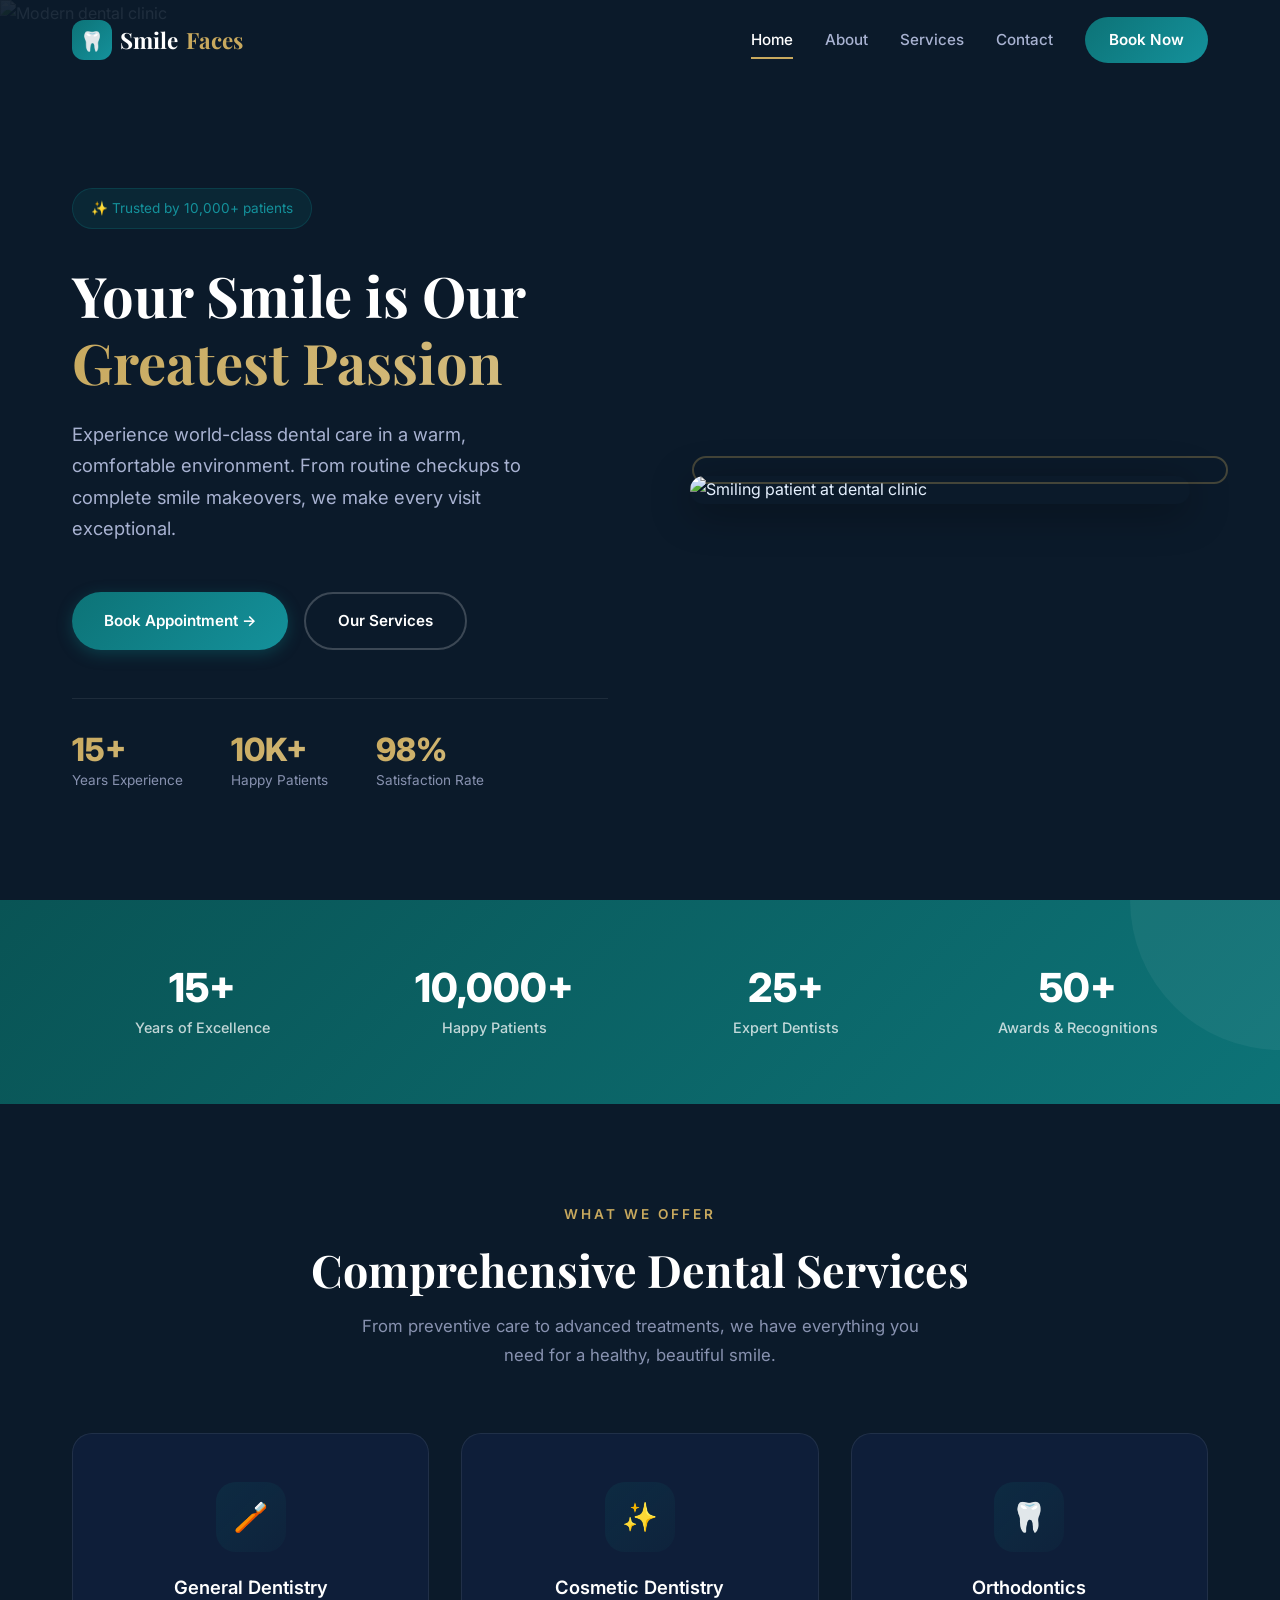
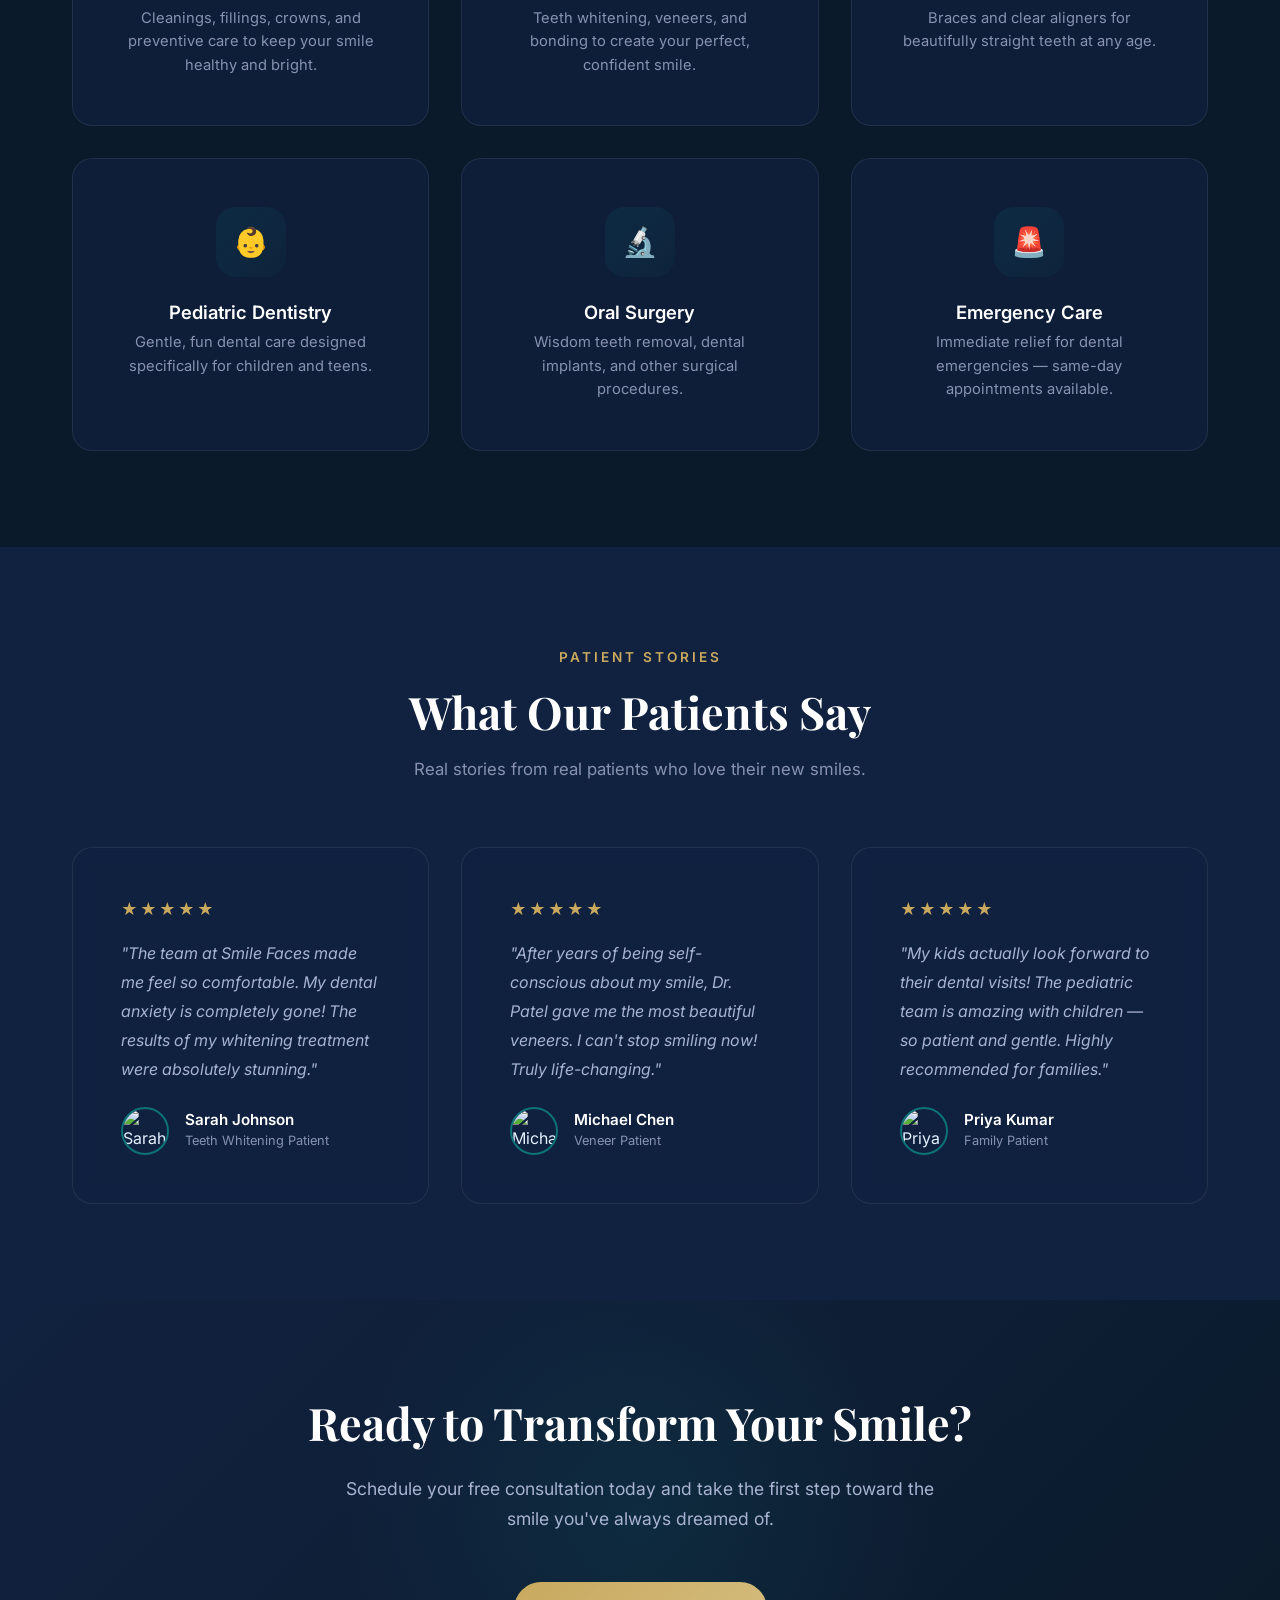
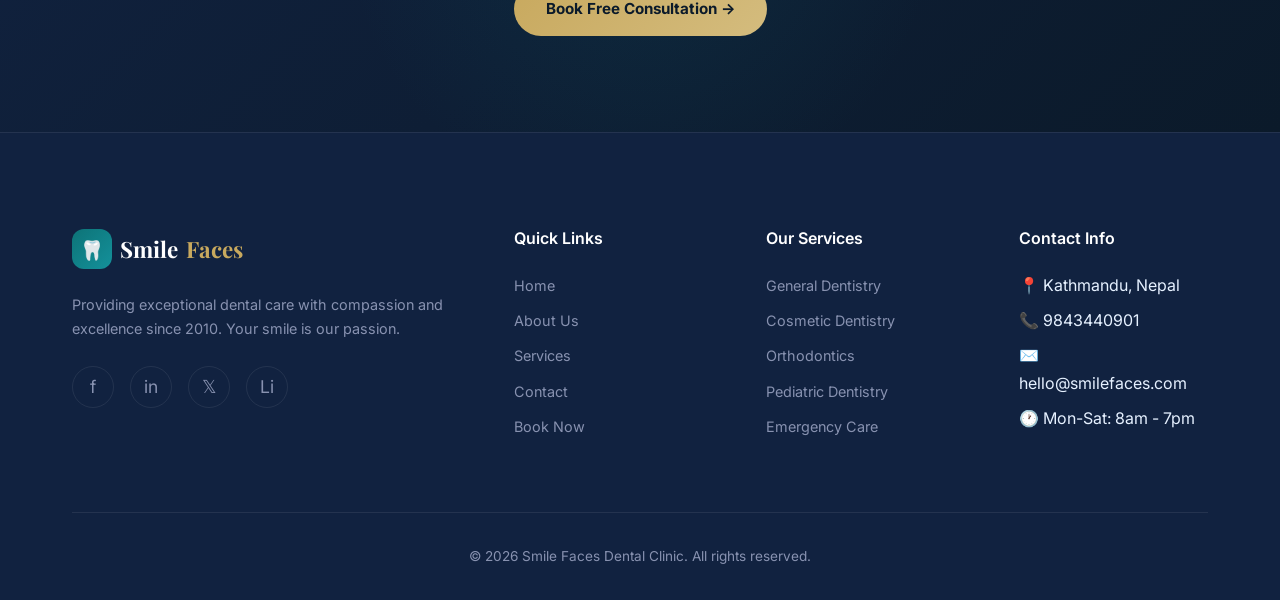
==== commit e567c1bc: "Update business address and phone number" ====
--- a/index.html
+++ b/index.html
@@ -1,13 +1,17 @@
 <!DOCTYPE html>
 <html lang="en">
+
 <head>
   <meta charset="UTF-8">
   <meta name="viewport" content="width=device-width, initial-scale=1.0">
-  <meta name="description" content="Smile Faces Dental Clinic — Modern dental care for the whole family. General, cosmetic, and emergency dentistry with a gentle touch.">
+  <meta name="description"
+    content="Smile Faces Dental Clinic — Modern dental care for the whole family. General, cosmetic, and emergency dentistry with a gentle touch.">
   <title>Smile Faces Dental Clinic — Your Smile, Our Passion</title>
   <link rel="stylesheet" href="css/style.css">
-  <link rel="icon" type="image/svg+xml" href="data:image/svg+xml,<svg xmlns='http://www.w3.org/2000/svg' viewBox='0 0 100 100'><text y='.9em' font-size='90'>🦷</text></svg>">
+  <link rel="icon" type="image/svg+xml"
+    href="data:image/svg+xml,<svg xmlns='http://www.w3.org/2000/svg' viewBox='0 0 100 100'><text y='.9em' font-size='90'>🦷</text></svg>">
 </head>
+
 <body>
 
   <!-- HEADER -->
@@ -33,12 +37,14 @@
 
   <!-- HERO -->
   <section class="hero">
-    <img src="https://images.unsplash.com/photo-1629909613654-28e377c37b09?w=1920&q=80" alt="Modern dental clinic" class="hero-bg" loading="eager">
+    <img src="https://images.unsplash.com/photo-1629909613654-28e377c37b09?w=1920&q=80" alt="Modern dental clinic"
+      class="hero-bg" loading="eager">
     <div class="container">
       <div class="hero-content">
         <div class="hero-badge">✨ Trusted by 10,000+ patients</div>
         <h1>Your Smile is Our <span class="highlight">Greatest Passion</span></h1>
-        <p>Experience world-class dental care in a warm, comfortable environment. From routine checkups to complete smile makeovers, we make every visit exceptional.</p>
+        <p>Experience world-class dental care in a warm, comfortable environment. From routine checkups to complete
+          smile makeovers, we make every visit exceptional.</p>
         <div class="hero-buttons">
           <a href="appointments.html" class="btn btn-primary">Book Appointment →</a>
           <a href="services.html" class="btn btn-secondary">Our Services</a>
@@ -59,7 +65,8 @@
         </div>
       </div>
       <div class="hero-image">
-        <img src="https://images.unsplash.com/photo-1606811841689-23dfddce3e95?w=600&q=80" alt="Smiling patient at dental clinic" loading="eager">
+        <img src="https://images.unsplash.com/photo-1606811841689-23dfddce3e95?w=600&q=80"
+          alt="Smiling patient at dental clinic" loading="eager">
       </div>
     </div>
   </section>
@@ -142,7 +149,8 @@
       <div class="testimonials-grid stagger-children">
         <div class="glass-card testimonial-card reveal">
           <div class="stars">★★★★★</div>
-          <p class="quote">"The team at Smile Faces made me feel so comfortable. My dental anxiety is completely gone! The results of my whitening treatment were absolutely stunning."</p>
+          <p class="quote">"The team at Smile Faces made me feel so comfortable. My dental anxiety is completely gone!
+            The results of my whitening treatment were absolutely stunning."</p>
           <div class="author">
             <img src="https://images.unsplash.com/photo-1494790108377-be9c29b29330?w=100&q=80" alt="Sarah Johnson">
             <div class="author-info">
@@ -153,7 +161,8 @@
         </div>
         <div class="glass-card testimonial-card reveal">
           <div class="stars">★★★★★</div>
-          <p class="quote">"After years of being self-conscious about my smile, Dr. Patel gave me the most beautiful veneers. I can't stop smiling now! Truly life-changing."</p>
+          <p class="quote">"After years of being self-conscious about my smile, Dr. Patel gave me the most beautiful
+            veneers. I can't stop smiling now! Truly life-changing."</p>
           <div class="author">
             <img src="https://images.unsplash.com/photo-1507003211169-0a1dd7228f2d?w=100&q=80" alt="Michael Chen">
             <div class="author-info">
@@ -164,7 +173,8 @@
         </div>
         <div class="glass-card testimonial-card reveal">
           <div class="stars">★★★★★</div>
-          <p class="quote">"My kids actually look forward to their dental visits! The pediatric team is amazing with children — so patient and gentle. Highly recommended for families."</p>
+          <p class="quote">"My kids actually look forward to their dental visits! The pediatric team is amazing with
+            children — so patient and gentle. Highly recommended for families."</p>
           <div class="author">
             <img src="https://images.unsplash.com/photo-1438761681033-6461ffad8d80?w=100&q=80" alt="Priya Kumar">
             <div class="author-info">
@@ -181,7 +191,8 @@
   <section class="cta-section">
     <div class="container">
       <h2 class="reveal">Ready to Transform Your Smile?</h2>
-      <p class="reveal">Schedule your free consultation today and take the first step toward the smile you've always dreamed of.</p>
+      <p class="reveal">Schedule your free consultation today and take the first step toward the smile you've always
+        dreamed of.</p>
       <a href="appointments.html" class="btn btn-accent reveal">Book Free Consultation →</a>
     </div>
   </section>
@@ -226,8 +237,8 @@
         <div class="footer-col">
           <h4>Contact Info</h4>
           <ul>
-            <li>📍 123 Smile Avenue, New York</li>
-            <li>📞 (555) 123-4567</li>
+            <li>📍 Kathmandu, Nepal</li>
+            <li>📞 9843440901</li>
             <li>✉️ hello@smilefaces.com</li>
             <li>🕐 Mon-Sat: 8am - 7pm</li>
           </ul>
@@ -241,4 +252,5 @@
 
   <script src="js/main.js"></script>
 </body>
-</html>
+
+</html>
